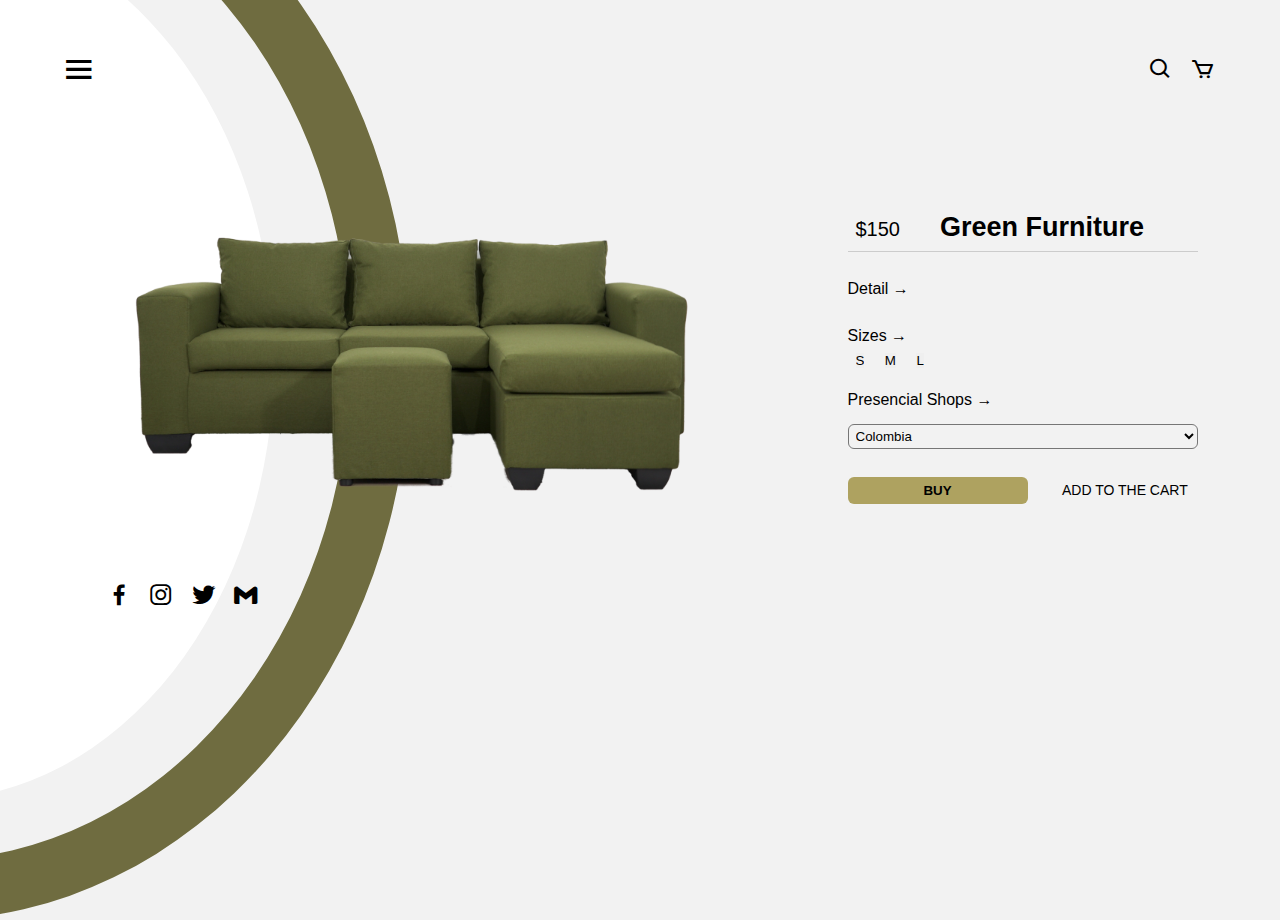
==== page/page2.html @ 7164a723 "09-08-2023" ====
<!DOCTYPE html>
<html lang="en">

<head>
    <meta charset="UTF-8">
    <meta name="viewport" content="width=device-width, initial-scale=1.0">
    <link href='https://unpkg.com/boxicons@2.1.4/css/boxicons.min.css' rel='stylesheet'>

    <link rel="stylesheet" href="/componentes/style/style.css">
    <link rel="stylesheet" href="/componentes/style/style_2.css">

    <title>Document</title>
</head>

<body>
    <!-- Cominezo del menu de navegacion e iconos de de compra y buscar -->
    <header>
        <nav id="nav">
            <div id="menu">
                <i class='bx bx-menu'></i>
            </div>
            <div id="menu-rigth">
                <i class='bx bx-search'></i>
                <i class='bx bx-cart'></i>
            </div>
        </nav>
    </header>

    <!-- imagen de referencia del producto -->
    <section>
        <picture>
            <img id="img" src="/componentes/img/image 1.png" alt="imagen de un mueble" width="600">
        </picture>

        <div id="formulario">
            
            <h1><span>$150</span>Green Furniture</h1>
            <span>Detail →</span>

            <form action="" onsubmit="return false">

                
                <div id="btn_sizes">
                    <label for="sizes">Sizes →</label>
                    <br>
                    <input type="button" value="S" name="sizes">
                    <input type="button" value="M" name="sizes">
                    <input type="button" value="L" name="sizes">
                </div>

                <label for="contry">Presencial Shops →</label>
                
                <select name="contry" id="" >

                    <option value="colombia">Colombia</option>
                    <option value="mexico">México</option>
                    <option value="ecuador">Ecuador</option>
                    <option value="venezuela">Venezuela</option>

                </select>
            </form>
            <div id="btn">
                <button>BUY</button>
                <a href="/page/page3.htm">ADD TO THE CART</a>
            </div>
        </div>
    </section>
    <!-- Inicio del footer -->

    <footer>
        <i class='bx bxl-facebook'></i>
        <i class='bx bxl-instagram'></i>
        <i class='bx bxl-twitter'></i>
        <i class='bx bxl-gmail'></i>
    </footer>

    <!-- Efectos de circulos de fondo  -->

    <div id="efecto-circulo">
        <div id="efecto-circulo-1">

        </div>
    </div>
    <script src="/index.js"></script>
</body>

</html>
---- componentes/style/style.css ----
/* Estilos generales */

*{
    margin: 0px;
    padding: 0px;
    box-sizing: border-box;
}

body{
    background: #F2F2F2;
    overflow: hidden;
    display: flex;
    flex-direction: column;
}

/* Estilos para el header */

nav{
    display: flex;
    align-items: center;
    justify-content: space-between;
    padding: 50px 60px 0px;
    font-size: 25px;
}
nav i{
    cursor: pointer;
}
nav #menu i{
    font-size: 38px;
}
nav #menu-rigth i{
    margin: 0px 5px;
}
/* Estilos del contenido */

section{
    display: flex;
    align-items: center;
    justify-content: space-between;
    gap: 30px;
    margin: 0px 30px 0px 60px;

}
/* Estilos de la Seccion left */

section #section-left{
    width: 40%;
}
section #section-left h1{
    color: #5D5F37;
    font-size: 40px;
}
section #section-left p{
    color: #888888;
    font-family: Verdana, Geneva, Tahoma, sans-serif;
    margin-top: 30px;
    
}
/* botones de la seccion left */

#botones ul{
    margin-top: 20px;
    list-style: none;
    display: flex;
    flex-direction: row;
    align-items: center;
    gap: 20px;
}
#botones button{
    border: none;
    background-color: #AEA260;
    padding: 12px 22px;
    border-radius: 10px;
    font-weight: bold;
    cursor: pointer;
}
#botones button:hover{
    opacity: 0.8;
}
#botones ul li a{
    color: black;
    text-decoration: none;
    font-family: Arial, Helvetica, sans-serif;
}
#botones ul li a:hover{
    color: rgba(0, 0, 0, 0.675);
}


/* Estilos de la Section rigth */

#section-rigth{
    display: flex;
    flex-direction: column;
    margin-top: 70px;
    gap: 30px;
}

#section-rigth #btn-colors{
    margin-left: 90px;
}

#section-rigth #btn-colors button{
    display: block;
    padding: 6px;
    
    border: none;
    border-radius: 50%;
    cursor: pointer;
    border: 8px solid white;
}

#section-rigth #btn-colors div{
    margin: 8px;
    width: 30px;
    cursor: pointer; 
    border-radius: 50%;
    border: 1px solid transparent;
}

#section-rigth #btn-colors div:hover{
    border: 1px solid black;
    transition: all 300ms;
    
}

#section-rigth .naranja{
    background-color: #8E6841;
}

#section-rigth .green{
    background-color: #585934;
}

#section-rigth .piel{
    background-color: #A3A180;
}

#section-rigth .black{
    background-color: #000000;
}

#section-rigth #info{
    display: flex;
    flex-direction: column;
    align-items: center;
    gap: 20px;
    font-family: sans-serif;
    font-weight: bold;
    
}

#section-rigth #info a{
    display: block;
    width: 190px;
    text-decoration: none;
    font-size: 25px;
    color: black;
    
}

#section-rigth #info span:hover{
    cursor: pointer;
    color: rgba(0, 0, 0, 0.505);
    transition: all 200ms;
}

#btn-mas{
    color: white;
    text-align: center;
    width: 40px;
    height: 40px;
    line-height: 40px;
    background-color: #585934;
    border-radius: 50%;
    font-size: 40px;
    margin-left: 70px;
    cursor: pointer;
    
}
#btn-mas:hover{
    box-shadow: 0px 0px 10px gray;
    color: black;
}

/* Estilos de los circulos */

#efecto-circulo{

    /* position: absolute; */

    width: 60pc;
    height: 70pc;
    border: 60px solid #6F6C40;
    display: flex;
    justify-content: center;
    align-items: center;
    border-radius: 50%;
    background: #F2F2F2;
    position: absolute;
    top: -200px;
    right: -550px;
    z-index: -1;
}
#efecto-circulo-1{
    background-color: white;
    width: 43pc;
    height: 55pc;
    border-radius: 50%;
    display: flex;
    justify-content: center;
    align-items: center;
}

/* Estilos del footer */

footer{
    margin: 30px 0px 0px 100px;
}
footer i{
    display: block;
    margin: 5px;
    font-size: 28px;
    cursor: pointer;
}
---- componentes/style/style_2.css ----
/* Estilos generales */

*{
    font-family: sans-serif;
}

section{
    display: flex;
    justify-content: space-around;
}
/* Estylos del formulario */

#formulario{
    width: 350px ;
    height: 300px;
    margin-top: 70px;
    display: flex;
    flex-direction: column;
    justify-content: space-between;
    
}
#formulario h1{
    border-bottom: 1px solid #ccc;
    font-weight: bold;
    padding: 8px;
    font-size: 27px;
}
#formulario h1 span{
    font-weight: normal;
    margin-right: 40px;
    font-size: 20px;
}

#btn_sizes input{
    border: none;
    margin: 8px;
}

#formulario form select{
    width: 100%;
    border-radius: 6px;
    padding: 3px;
    background: transparent;
    outline: none;
}
form{
    display: flex;
    flex-direction: column;
    gap: 15px;
}

#btn button{
    width: 180px;
    height: 27px;
    border: none;
    background-color: #AEA260;
    
    border-radius: 6px;
    font-weight: bold;
    cursor: pointer;
    margin-right: 30px;

}
#formulario a{
    color: black;
    text-decoration: none;
    font-family: Arial, Helvetica, sans-serif;
    font-size: 14px;
}
#formulario a:hover{
    color: rgba(0, 0, 0, 0.675);
}

/* Estilos de los circulos */

#efecto-circulo{
    left: -550px;
}
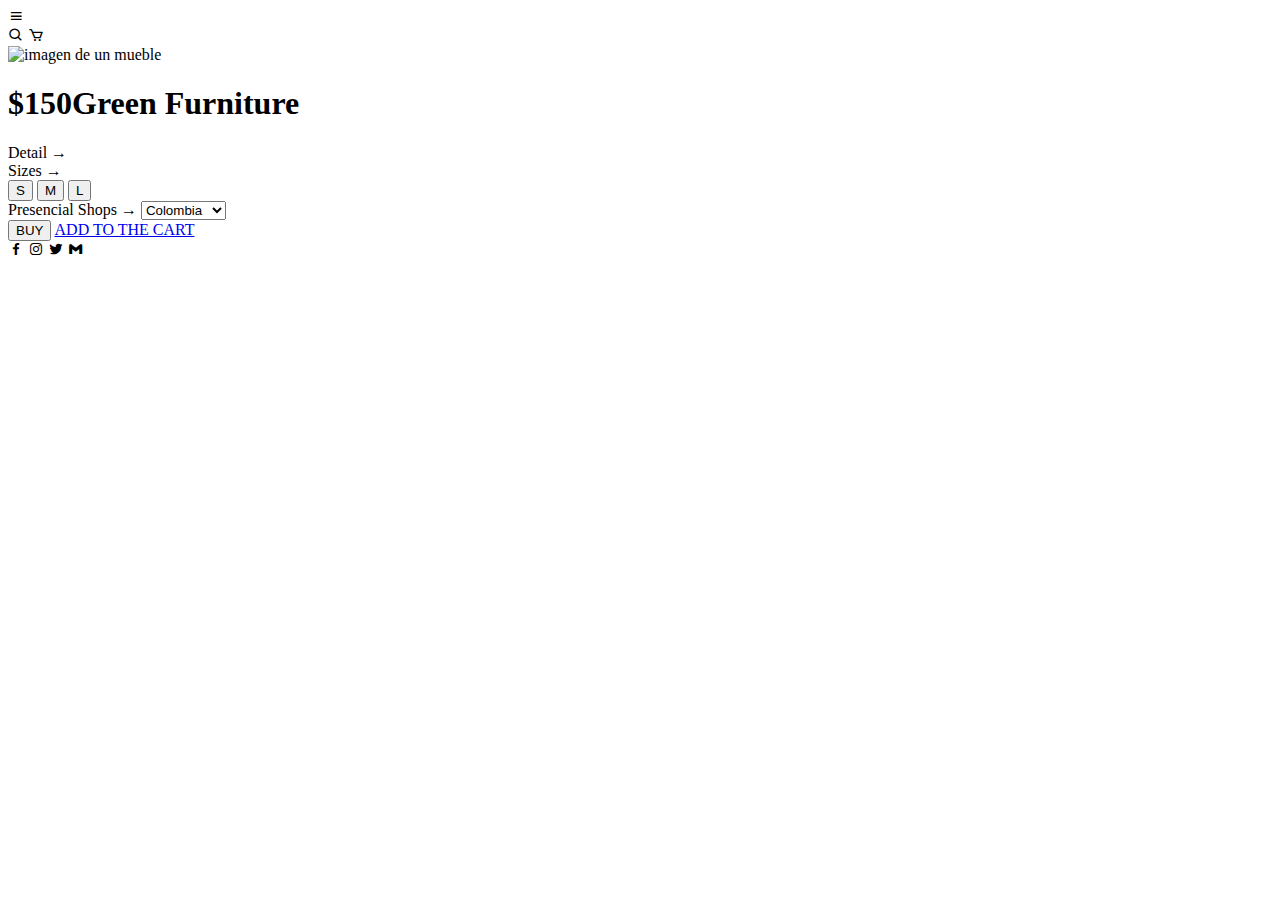
==== commit 43148aee: "04/09/2023" ====
--- a/page/page2.html
+++ b/page/page2.html
@@ -6,10 +6,10 @@
     <meta name="viewport" content="width=device-width, initial-scale=1.0">
     <link href='https://unpkg.com/boxicons@2.1.4/css/boxicons.min.css' rel='stylesheet'>
 
-    <link rel="stylesheet" href="/componentes/style/style.css">
-    <link rel="stylesheet" href="/componentes/style/style_2.css">
+    <link rel="stylesheet" href="componentes/style/style.css">
+    <link rel="stylesheet" href="componentes/style/style_2.css">
 
-    <title>Document</title>
+    <title>Proyecto Producto</title>
 </head>
 
 <body>
@@ -29,7 +29,7 @@
     <!-- imagen de referencia del producto -->
     <section>
         <picture>
-            <img id="img" src="/componentes/img/image 1.png" alt="imagen de un mueble" width="600">
+            <img id="img" src="componentes/img/image 1.png" alt="imagen de un mueble" width="600">
         </picture>
 
         <div id="formulario">
@@ -61,7 +61,7 @@
             </form>
             <div id="btn">
                 <button>BUY</button>
-                <a href="/page/page3.htm">ADD TO THE CART</a>
+                <a href="page/page3.htm">ADD TO THE CART</a>
             </div>
         </div>
     </section>
